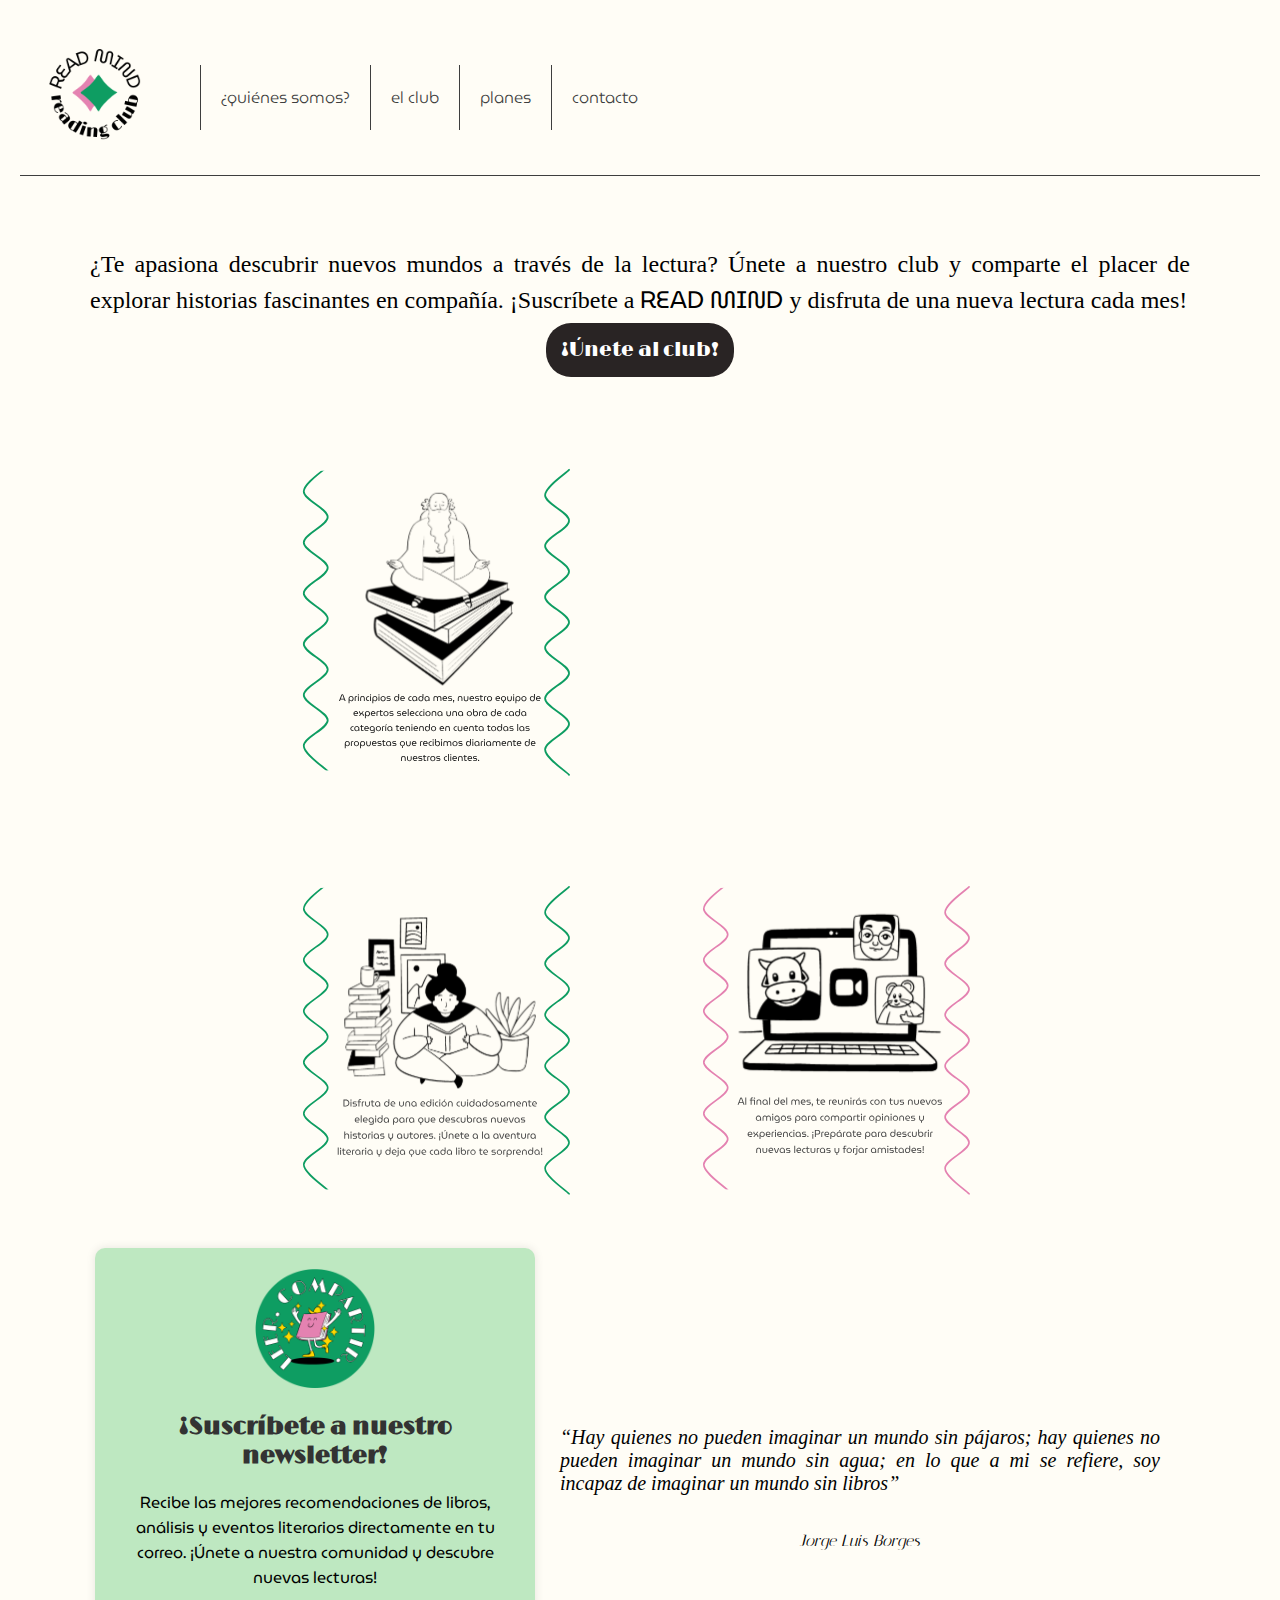
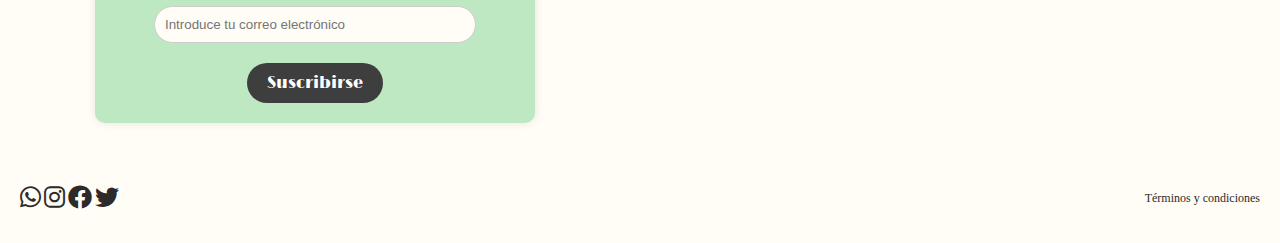
==== index.html @ 543235bb "ACT" ====
<!DOCTYPE html>
<html lang="en">
<head>
    <meta charset="UTF-8">
    <meta name="viewport" content="width=device-width, initial-scale=1.0">
    <title>Index</title>
    <link rel="preconnect" href="https://fonts.googleapis.com">
    <link rel="preconnect" href="https://fonts.gstatic.com" crossorigin>
    <link href="https://fonts.googleapis.com/css2?family=MuseoModerno:ital,wght@0,100..900;1,100..900&display=swap" rel="stylesheet">
    <link href="https://fonts.googleapis.com/css2?family=Jost:ital,wght@0,100..900;1,100..900&family=MuseoModerno:ital,wght@0,100..900;1,100..900&display=swap" rel="stylesheet"> 
    <link href="https://fonts.googleapis.com/css2?family=Italiana&family=MuseoModerno:ital,wght@0,100;1,100&display=swap" rel="stylesheet">
    <link href="https://fonts.googleapis.com/css2?family=Limelight&display=swap" rel="stylesheet">
    <link rel="stylesheet" href="css/styles.css">
    <link rel="stylesheet" href="https://cdnjs.cloudflare.com/ajax/libs/font-awesome/6.0.0-beta3/css/all.min.css">
</head>
<body>
    <header class="Header">
        <div class="Header-logo">
            <img src="img/READMIND.png" alt="Logo" class="Header-logoImage">
        </div>
        <div class="Header-paginas">
        <nav class="Header-nav">
            <ul class="Header-navList">
                <li class="Header-navItem"><a href="" class="Header-navLink">¿quiénes somos?</a></li>
                <li class="Header-navItem"><a href="" class="Header-navLink">el club</a></li>
                <li class="Header-navItem"><a href="" class="Header-navLink">planes</a></li>
                <li class="Header-navItem"><a href="" class="Header-navLink">contacto</a></li>
            </ul>
        </nav>
    </div>
    </header>
<main class="Main">
        
<!-- <div class="Main-intro"> -->
    <div class="Main-intro">
        <p class="Main-texto">¿Te apasiona descubrir nuevos mundos a través de la lectura? 
    Únete a nuestro club y comparte el placer de explorar historias fascinantes en compañía.  ¡Suscríbete a <span class="destacado">READ MIND</span> y disfruta de una nueva lectura cada mes!</p>
        <a href="#" class="button">¡Únete al club!</a>
    </div>
    <div class="Main-ilustracion"> 
  
</div>
<div class="Main-proceso">
        <img class="Main-procesoItem" src="img/ilustracion1.svg" alt="">
        <img class="Main-procesoItem" src="img/ilustracion2.svg" alt="">
        <img class="Main-procesoItem" src="img/Ilustracion3.svg" alt="">
        <img class="Main-procesoItem" src="img/Ilustracion4.svg" alt="">
        
</div>
 
<div class="Main-parteinferior">
    <div class="Main-newsletter">
        <img class="Main-ilustracion--img" src="img/leercompartir.png" alt="ilustración libro">
        <h2>¡Suscríbete a nuestro newsletter!</h2>
        
        <p>Recibe las mejores recomendaciones de libros, análisis y eventos literarios directamente en tu correo. ¡Únete a nuestra comunidad y descubre nuevas lecturas!</p>
        <form action="#" method="post">
            <input type="email" name="email" placeholder="Introduce tu correo electrónico" required>
            <input type="submit" value="Suscribirse">
        </form>
    </div>


    <div class="Main-cita">
    <p class="Main-quote">“Hay quienes no pueden imaginar un mundo sin pájaros; hay quienes no pueden imaginar un mundo sin agua; en lo que a mi se refiere, soy incapaz de imaginar un mundo sin libros”</p>
    <p class="Main-author">Jorge Luis Borges</p>
    </div>

</div>
    </main>
    <div class="footer">
        
        <div class="social-icons">
            <a href="https://wa.me/123456789" target="_blank" title="WhatsApp">
                <i class="fab fa-whatsapp fa-2xl"></i>
            </a>
            <a href="https://www.instagram.com/tu_perfil" target="_blank" title="Instagram">
                <i class="fab fa-instagram fa-2xl"></i>
            </a>
            <a href="https://www.facebook.com/tu_perfil" target="_blank" title="Facebook">
                <i class="fa-brands fa-facebook fa-2xl"></i>
            </a>
            <a href="https://twitter.com/tu_perfil" target="_blank" title="Twitter">
                <i class="fab fa-twitter fa-2xl"></i>
            </a>
        </div>
        <div class="Footer_tyc "><a href="tyyc.html">Términos y condiciones</a></div>
       
    </div>
       
</body>
</html>
---- css/styles.css ----
body {
    margin: 20px;
    padding: 0;
    display: flex;
    flex-direction: column;
    background-color: rgb(255, 253, 246);
    cursor: url('img/iconologo.png'),
    auto;
    font-size: 12px;
    min-height: 100vh;
  
}

.Header {
    display: flex;
    padding: 10px 10px;
    color: rgb(45, 42, 42);
    flex-wrap: wrap;
    justify-content: flex-start;
    align-items: center;
    font-family: "MuseoModerno", sans-serif;
    font-optical-sizing: auto;
    font-weight: 300;
    font-style: normal;
    border-bottom: 1px solid rgb(62, 62, 62);
    
}


.Header-logoImage {
    width: 100px;
    margin: 15px;
}

.Header-navList {
    justify-content: center;
      list-style: none;
      display: flex;
      flex-wrap: wrap;
      font-size: 16px;
    
  }



  

.Header-navItem {
    padding: 20px;
    border-left: 1px solid rgb(62, 62, 62); 
}

.Header-navLink {
    color: rgb(62, 62, 62);
    text-decoration: none;
   
}

.Header-navLink:hover {
    
    font-weight: 600;
}

.Header-paginas{
    display: flex;
    flex-direction: row;
    justify-content: space-between;
    font-size: 16px;
}
.Main {
    flex: 1;
    padding: 30px;
    text-align: center;
    display: flex;
   align-items: center;
    flex-direction: column;
    margin: 20px;

}

.Main-secundario{
    display: flex;
    justify-content: center;
    


}
.Main-texto{
    font-size: 24px;
    font-family: "musemoderno";
    font-weight: 300;
    line-height: 150%;
    flex-wrap: wrap;
    margin: 20px;
    text-align: justify;
    text-justify: inter-word;
    

}

.Main-imgsec{
    width: 20%;
    height: 20%;

}
.Main-textosecundario{ font-size: 20px;
    font-family: "musemoderno";
    text-align:center;
    font-weight: 200;
    line-height: 150%;
    flex-wrap: wrap;
    margin: 20px 0 50px 0;
    max-width: 1030px;

}

.Main-newsletter {
    padding: 20px;
    border-radius: 25px;
    text-align: center;
    background-color: rgba(126, 212, 139, 0.5); /* Color de fondo con opacidad */
    border-radius: 10px; /* Borde redondeado */
    box-shadow: 0 0 10px rgba(0, 0, 0, 0.1); /* Sombra */
    max-width: 400px;
    

}
.Main-newsletter h2 {
    margin-bottom: 20px;
    font-size: 24px;
    color: #333;
    font-family: "limelight";
}

.Main-newsletter p{
    font-family: "museomoderno";
    font-size: 16px;
}
.Main-newsletter input[type="email"] {
    width: calc(100% - 100px);
    padding: 10px;
    margin-bottom: 20px;
    border: 1px solid #ccc;
    border-radius: 25px;
    background-color: rgba(255, 253, 246);
}
.Main-newsletter input[type="submit"] {
    background-color: rgb(62, 62, 62); 
    color: #fff;
    border: none;
    padding: 10px 20px;
    border-radius: 25px;
    cursor: pointer;
    font-size: 16px;
    font-family: "limelight";
}
.Main-newsletter input[type="submit"]:hover {
    background-color: rgb(228, 130, 177);
}

.Main-parteinferior{
    display: flex;
    flex-direction: row;
    justify-content: center;
    align-items: center;
    width: 100%;
    flex-wrap: wrap;
    
}

.Main-ilustracion{
    width: 100%;
} 

.Main-ilustracion--img{
    max-width: 30%;
    
}

.destacado{
    font-family: "museomoderno";
    font-weight: 400;
}

 .Main-proceso{
    margin-top: 50px;
    display: flex;
    justify-content: center;
    flex-wrap: wrap;

} 

.Main-procesoItem{
    width: 300px;
    padding: 50px;
}
.button{
   
    margin: 20px;
    width: 15%;
    background-color: rgb(41, 36, 36);
    font-size: 20px;
    padding: 15px;
    border-radius: 25px;
    color: white;
    text-decoration: none;
    font-family: "limelight";

   
    
}

.button:hover{
    background-color: rgb(228, 130, 177);
}

.Main-cita{
    display: flex;
    flex-direction: column;
    justify-content: center;
    align-items: center;
    font-family: "musemoderno";
    font-weight: 200;
    font-style: italic;
    margin-left: 50px;
    width: 600px;
    margin: 20px 25px;

}

.Main-quote{
    font-size: 20px;
    text-align: justify;
    
}

.Main-author{
    font-family: "Italiana";
    font-size: 16px;
    text-align: end;


}

.footer {
    background-color: rgb(255, 253, 246);
    color: rgb(41, 36, 36);
    display: flex;
    flex-direction: row;
    justify-content: space-between;
    align-items: center;
    margin-right: 50px;
    min-width: 100%;
    height: 50px;
    
  }

 .footer a {
     color: rgb(45, 42, 42);
     text-decoration: none;
    
     
 }
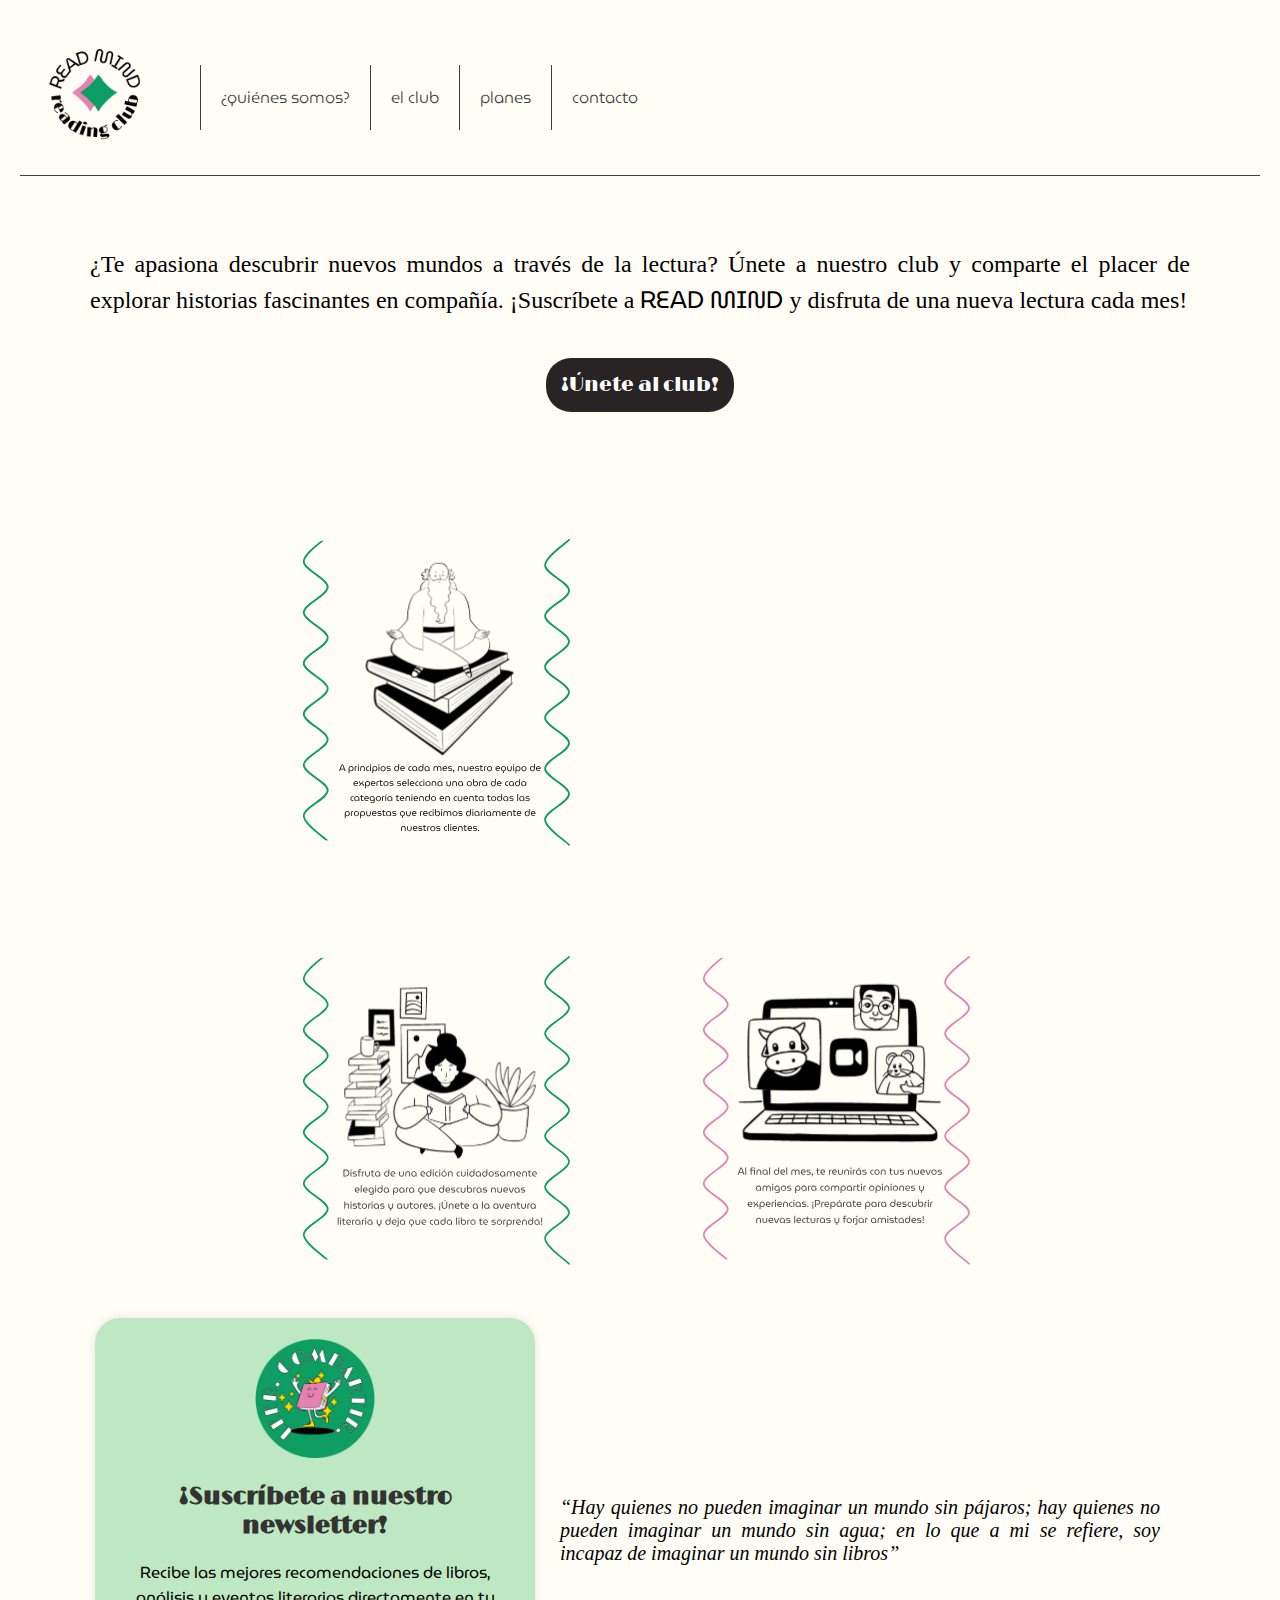
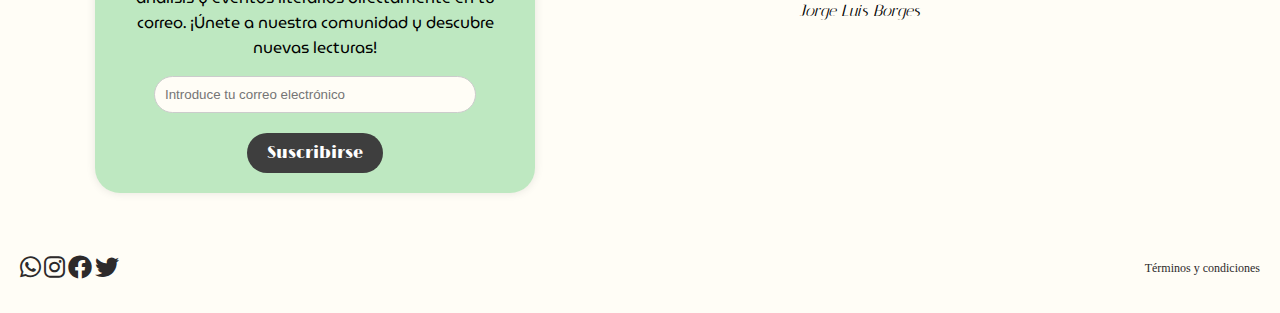
==== commit 480c42a0: "act" ====
--- a/index.html
+++ b/index.html
@@ -35,8 +35,8 @@
     <div class="Main-intro">
         <p class="Main-texto">¿Te apasiona descubrir nuevos mundos a través de la lectura? 
     Únete a nuestro club y comparte el placer de explorar historias fascinantes en compañía.  ¡Suscríbete a <span class="destacado">READ MIND</span> y disfruta de una nueva lectura cada mes!</p>
-        <a href="#" class="button">¡Únete al club!</a>
     </div>
+    <a href="#" class="button">¡Únete al club!</a>
     <div class="Main-ilustracion"> 
   
 </div>
--- a/css/styles.css
+++ b/css/styles.css
@@ -25,6 +25,7 @@
     font-weight: 300;
     font-style: normal;
     border-bottom: 1px solid rgb(62, 62, 62);
+    position: relative;
     
 }
 
@@ -44,7 +45,9 @@
   }
 
 
-
+/* .Main-imglateral{
+    position: fx;
+} */
   
 
 .Header-navItem {
@@ -85,6 +88,12 @@
     justify-content: center;
     
 
+
+}
+
+.Main-encabezado{
+  
+    font-family: "limelight";
 
 }
 .Main-texto{
@@ -105,6 +114,25 @@
     height: 20%;
 
 }
+
+.Main-quienessomosbox{
+    display: flex;
+    flex-direction: row;
+}
+
+.Main-quienessomos{
+    display: flex;
+    flex-direction: column;
+    justify-content: center;
+    align-items:center;
+
+}
+.Main-textosecundariobox{
+    display: flex;
+    justify-content: center;
+    flex-direction: column;
+}
+
 .Main-textosecundario{ font-size: 20px;
     font-family: "musemoderno";
     text-align:center;
@@ -113,6 +141,7 @@
     flex-wrap: wrap;
     margin: 20px 0 50px 0;
     max-width: 1030px;
+    
 
 }
 
@@ -121,7 +150,6 @@
     border-radius: 25px;
     text-align: center;
     background-color: rgba(126, 212, 139, 0.5); /* Color de fondo con opacidad */
-    border-radius: 10px; /* Borde redondeado */
     box-shadow: 0 0 10px rgba(0, 0, 0, 0.1); /* Sombra */
     max-width: 400px;
     
@@ -199,7 +227,6 @@
 .button{
    
     margin: 20px;
-    width: 15%;
     background-color: rgb(41, 36, 36);
     font-size: 20px;
     padding: 15px;
@@ -239,7 +266,7 @@
 .Main-author{
     font-family: "Italiana";
     font-size: 16px;
-    text-align: end;
+    text-align:end;
 
 
 }
@@ -263,4 +290,81 @@
     
      
  }
- +.slider-container {
+    width: 100%;
+    max-width: 1200px;
+    overflow: hidden;
+    position: relative;
+    margin: 0 auto; /* Centra el contenedor */
+}
+
+.slider {
+    display: flex;
+    transition: transform 0.5s ease-in-out;
+}
+
+.employee-card {
+    flex: 0 0 33.33%; /* Tres tarjetas por fila */
+    box-sizing: border-box;
+    padding: 20px;
+    text-align: center;
+    background-color: rgba(126, 212, 139, 0.5);
+    box-shadow: 0 0 10px rgba(0, 0, 0, 0.1);
+    margin: 10px;
+    border-radius: 25px;
+    max-width: 300px; /* Ancho máximo ajustado */
+    min-width: 200px; /* Ancho mínimo para evitar problemas */
+}
+
+.employee-card img {
+    width: 150px;
+    height: 150px;
+    border-radius: 50%;
+    margin-bottom: 10px;
+    object-fit: cover;
+    border: 10px solid rgb(228, 130, 177); /* Borde con color */
+}
+
+.employee-card h3 {
+    margin: 10px 0;
+    font-family: "limelight";
+}
+
+.employee-card p {
+    font-size: 14px;
+    color: rgb(45, 42, 42);
+    font-family: "museomoderno";
+}
+
+.employee-card .Main-quote {
+    color: rgb(45, 42, 42);
+    font-family: "museomoderno";
+    font-weight: 200;
+    font-style: italic;
+}
+
+.employee-card .Main-author {
+    font-style: italic;
+    color: rgb(45, 42, 42);
+    font-family: "italiana";
+}
+
+.nav-buttons {
+    position: absolute;
+    top: 50%;
+    width: 100%;
+    display: flex;
+    justify-content: space-between;
+}
+
+.nav-buttons button {
+    background-color: transparent;
+    border: none;
+    font-size: 2em;
+    cursor: pointer;
+    color: #333;
+}
+
+.nav-buttons button:focus {
+    outline: none;
+}
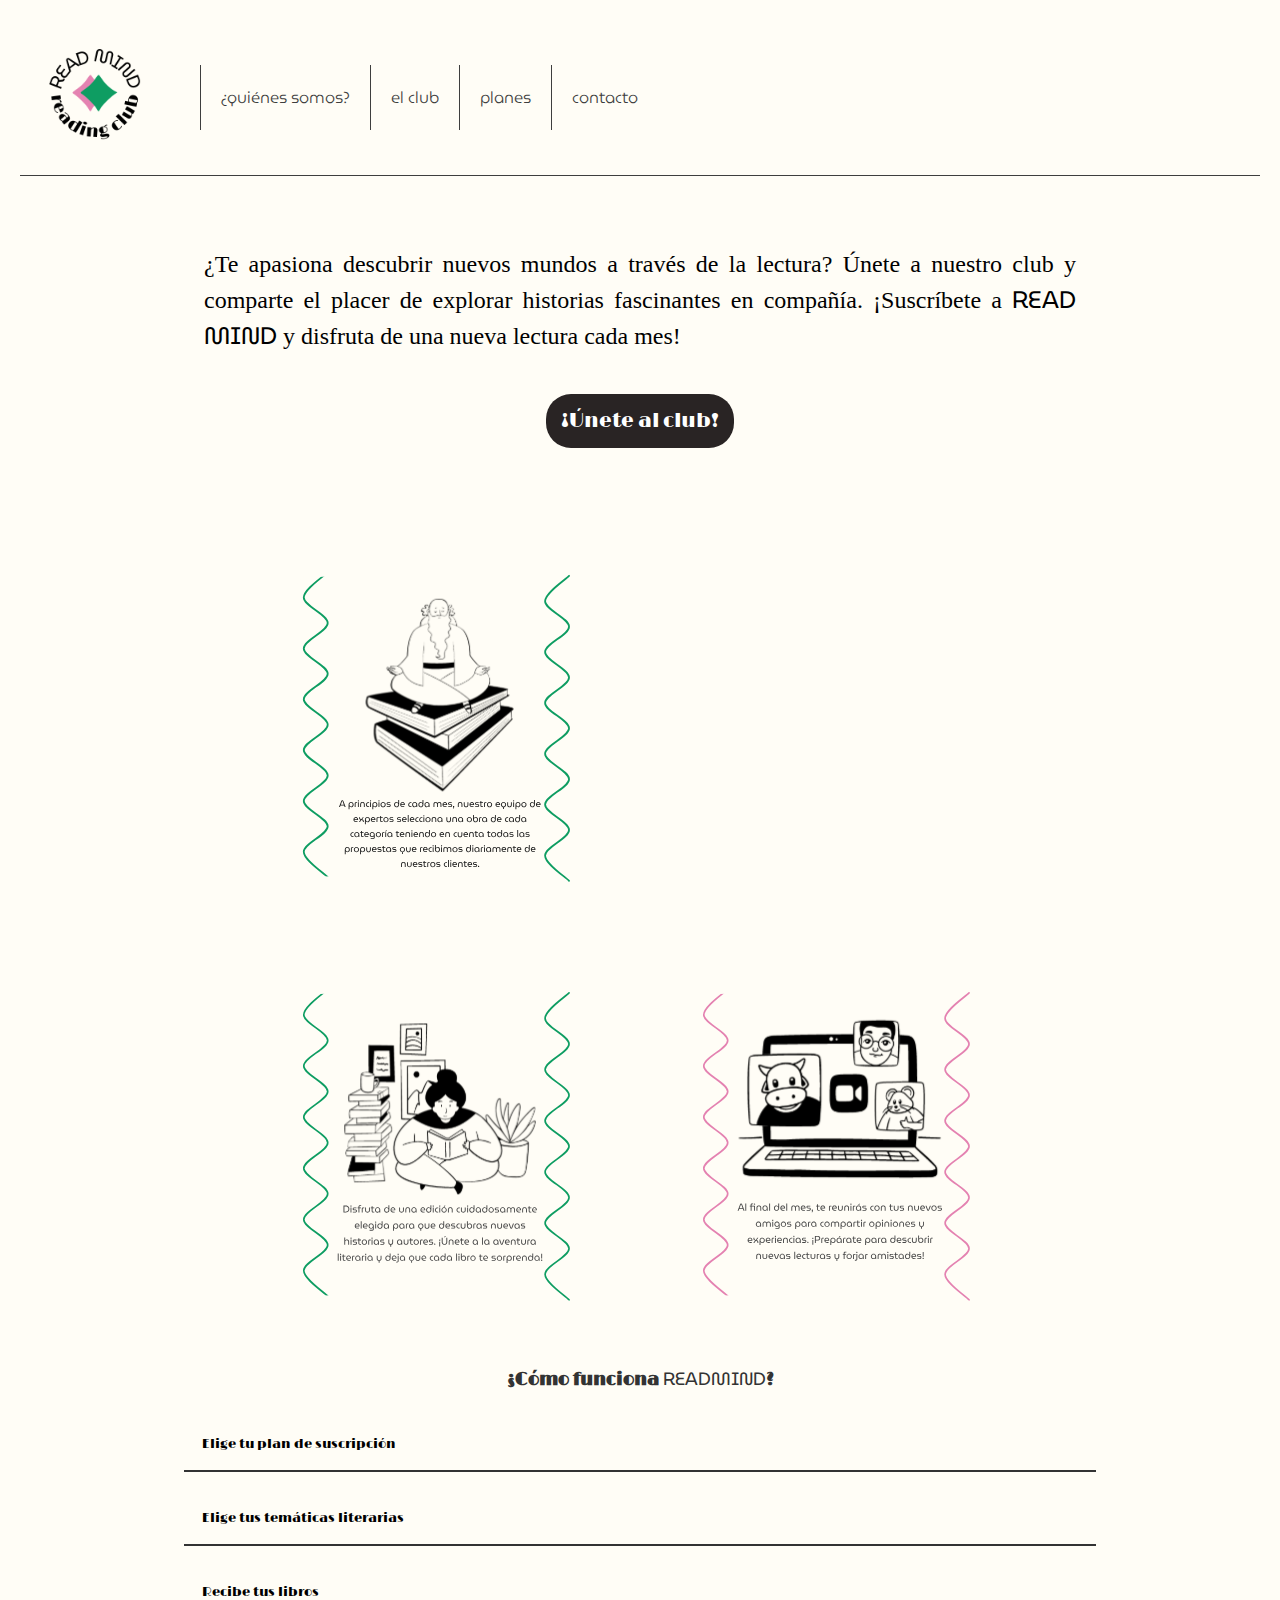
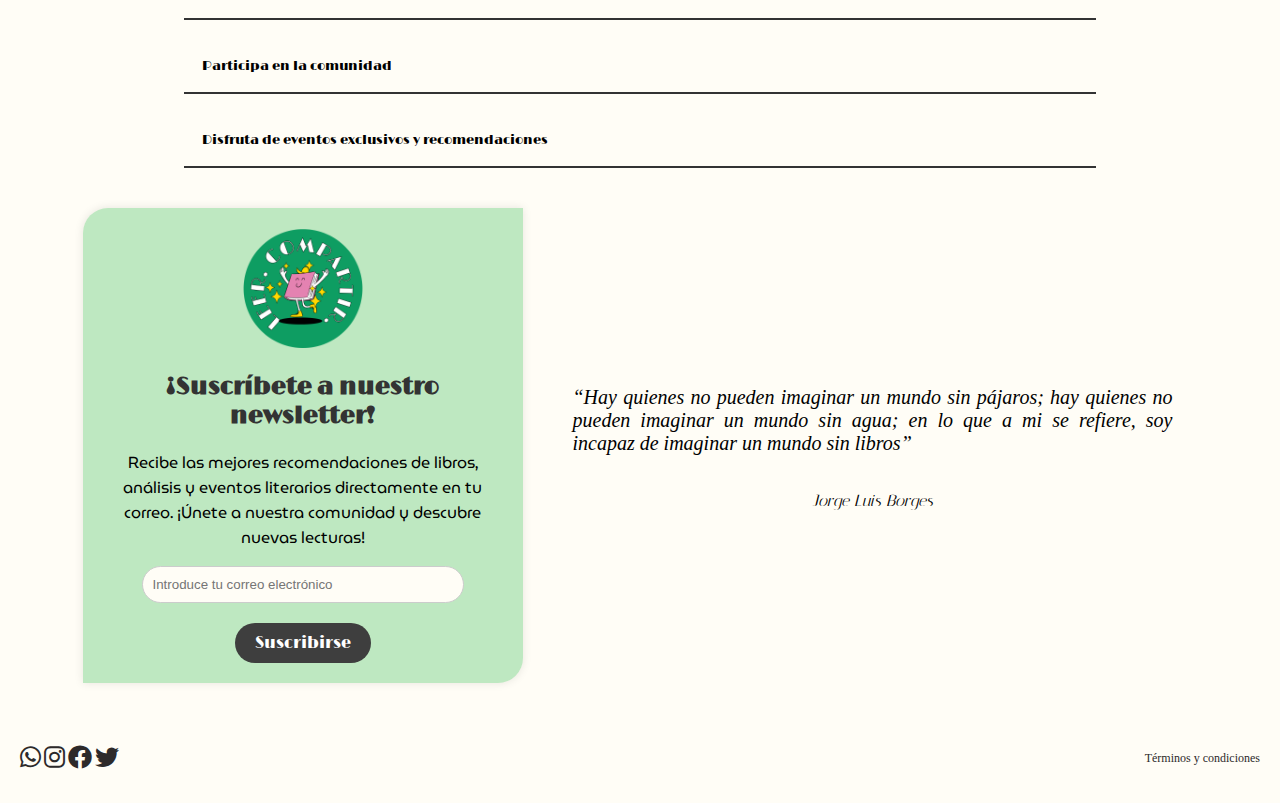
==== commit 4914a20c: "act" ====
--- a/index.html
+++ b/index.html
@@ -12,21 +12,22 @@
     <link href="https://fonts.googleapis.com/css2?family=Limelight&display=swap" rel="stylesheet">
     <link rel="stylesheet" href="css/styles.css">
     <link rel="stylesheet" href="https://cdnjs.cloudflare.com/ajax/libs/font-awesome/6.0.0-beta3/css/all.min.css">
+    <script src="js/planes.js" defer></script>
 </head>
 <body>
     <header class="Header">
         <div class="Header-logo">
-            <img src="img/READMIND.png" alt="Logo" class="Header-logoImage">
+            <a href="http://127.0.0.1:5501/index.html"><img src="img/READMIND.png" alt="Logo" class="Header-logoImage"></a>
         </div>
         <div class="Header-paginas">
         <nav class="Header-nav">
             <ul class="Header-navList">
-                <li class="Header-navItem"><a href="" class="Header-navLink">¿quiénes somos?</a></li>
+                <li class="Header-navItem"><a href="http://127.0.0.1:5501/quienessomos.html" class="Header-navLink">¿quiénes somos?</a></li>
                 <li class="Header-navItem"><a href="" class="Header-navLink">el club</a></li>
-                <li class="Header-navItem"><a href="" class="Header-navLink">planes</a></li>
+                <li class="Header-navItem"><a href="http://127.0.0.1:5501/planes.html" class="Header-navLink">planes</a></li>
                 <li class="Header-navItem"><a href="" class="Header-navLink">contacto</a></li>
             </ul>
-        </nav>
+        </nav> 
     </div>
     </header>
 <main class="Main">
@@ -47,6 +48,35 @@
         <img class="Main-procesoItem" src="img/Ilustracion4.svg" alt="">
         
 </div>
+<div class="acordeon">
+<h2 class="subtitle">¿Cómo funciona <span class="destacado">READMIND</span>?</h2>
+            <div class="accordion">
+                <button class="accordion-item">Elige tu plan de suscripción</button>
+                <div class="panel">
+                    <p>Selecciona el plan que mejor se adapte a tus intereses y hábitos de lectura: Lector Solitario, Lector Amigo o Lector Voraz.</p>
+                </div>
+    
+                <button class="accordion-item">Elige tus temáticas literarias</button>
+                <div class="panel">
+                    <p>Dependiendo del plan que elijas, podrás seleccionar una o hasta tres temáticas literarias de nuestra amplia selección. Estas temáticas pueden incluir desde ficción contemporánea hasta misterio, fantasía, no ficción y más.</p>
+                </div>
+    
+                <button class="accordion-item">Recibe tus libros</button>
+                <div class="panel">
+                    <p>Cada mes, recibirás tus libros cuidadosamente seleccionados según las temáticas que elegiste. Los libros serán enviados directamente a la dirección de tu elección sin coste añadido.</p>
+                </div>
+    
+                <button class="accordion-item">Participa en la comunidad</button>
+                <div class="panel">
+                    <p>Si has elegido un plan que incluye acceso a la comunidad, podrás unirte a nuestros foros y debates en línea. Comparte tus opiniones, participa en discusiones y conecta con otros amantes de los libros.</p>
+                </div>
+    
+                <button class="accordion-item">Disfruta de eventos exclusivos y recomendaciones</button>
+                <div class="panel">
+                    <p>Como Lector Voraz, tendrás acceso a eventos exclusivos y recibirás recomendaciones personalizadas de libros. Estos eventos pueden incluir charlas con autores, talleres de lectura y más.</p>
+                </div>
+            </div>
+        </div>
  
 <div class="Main-parteinferior">
     <div class="Main-newsletter">
--- a/css/styles.css
+++ b/css/styles.css
@@ -6,11 +6,35 @@
     display: flex;
     flex-direction: column;
     background-color: rgb(255, 253, 246);
-    cursor: url('img/iconologo.png'),
-    auto;
+    cursor: url('img/iconologo.png'), auto;
     font-size: 12px;
     min-height: 100vh;
+    scrollbar-width: thin; /* Ancho de la barra de desplazamiento */
+    scrollbar-color: rgb(14, 157, 98) #f1f1f1; /* Color de la barra de desplazamiento y del track */
+}
+
   
+/* Estilo para navegadores basados en Trident/EdgeHTML (Internet Explorer y Edge antiguo) */
+body::-ms-scrollbar {
+    width: 12px;
+}
+
+body::-ms-scrollbar-track {
+    background: #f1f1f1;
+}
+
+::-webkit-scrollbar {
+    width: 12px; /* Ancho de la barra de desplazamiento */
+}
+
+::-webkit-scrollbar-track {
+    background: #f1f1f1; /* Color del track de la barra de desplazamiento */
+}
+
+::-webkit-scrollbar-thumb {
+    background-color: #0E9D62; /* Color de la barra de desplazamiento */
+    border-radius: 10px; /* Redondeado de la barra de desplazamiento */
+    border: 3px solid #f1f1f1; /* Borde alrededor de la barra de desplazamiento */
 }
 
 .Header {
@@ -64,6 +88,7 @@
 .Header-navLink:hover {
     
     font-weight: 600;
+    
 }
 
 .Header-paginas{
@@ -108,6 +133,10 @@
     
 
 }
+.Main-intro{
+    width: 80%;
+    min-width: 300px;
+}
 
 .Main-imgsec{
     width: 20%;
@@ -131,6 +160,8 @@
     display: flex;
     justify-content: center;
     flex-direction: column;
+    width: 80%;
+    min-width: 300px;
 }
 
 .Main-textosecundario{ font-size: 20px;
@@ -147,7 +178,7 @@
 
 .Main-newsletter {
     padding: 20px;
-    border-radius: 25px;
+    border-radius: 25px 0px 25px 0px;
     text-align: center;
     background-color: rgba(126, 212, 139, 0.5); /* Color de fondo con opacidad */
     box-shadow: 0 0 10px rgba(0, 0, 0, 0.1); /* Sombra */
@@ -186,12 +217,13 @@
 }
 .Main-newsletter input[type="submit"]:hover {
     background-color: rgb(228, 130, 177);
+    box-shadow: 0 0 7px 1px rgb(228, 130, 177);
 }
 
 .Main-parteinferior{
     display: flex;
     flex-direction: row;
-    justify-content: center;
+    justify-content: space-around;
     align-items: center;
     width: 100%;
     flex-wrap: wrap;
@@ -241,6 +273,7 @@
 
 .button:hover{
     background-color: rgb(228, 130, 177);
+    box-shadow: 0 0 7px 1px rgb(228, 130, 177);
 }
 
 .Main-cita{
@@ -296,24 +329,27 @@
     overflow: hidden;
     position: relative;
     margin: 0 auto; /* Centra el contenedor */
+    
 }
 
 .slider {
     display: flex;
-    transition: transform 0.5s ease-in-out;
-}
+    transition: transform 0.2s ease-in-out;
+    }
 
 .employee-card {
     flex: 0 0 33.33%; /* Tres tarjetas por fila */
     box-sizing: border-box;
     padding: 20px;
     text-align: center;
+    text-justify: distribute-all-lines;
     background-color: rgba(126, 212, 139, 0.5);
-    box-shadow: 0 0 10px rgba(0, 0, 0, 0.1);
+
     margin: 10px;
-    border-radius: 25px;
+    border-radius: 25px 0px 25px 0px;
     max-width: 300px; /* Ancho máximo ajustado */
     min-width: 200px; /* Ancho mínimo para evitar problemas */
+    
 }
 
 .employee-card img {
@@ -323,6 +359,7 @@
     margin-bottom: 10px;
     object-fit: cover;
     border: 10px solid rgb(228, 130, 177); /* Borde con color */
+    box-shadow: 0 0 7px 1px rgb(228, 130, 177);
 }
 
 .employee-card h3 {
@@ -368,3 +405,181 @@
 .nav-buttons button:focus {
     outline: none;
 }
+
+.pricing-table {
+    display: flex;
+    justify-content: center;
+    align-items: center;
+    gap: 20px;
+    margin: 20px;
+    
+}
+
+.pricing-card {
+    background-color: #fff;
+    border: 1px solid #ddd;
+    border-radius: 25px 0px 25px 0px;
+    box-shadow: 0 2px 5px rgba(0, 0, 0, 0.1);
+    width: 300px;
+    height: 450px;
+    padding: 20px;
+    text-align: center;
+    transition: transform 0.3s ease-in-out;
+    color: rgb(45, 42, 42);
+    font-family: "museomoderno";
+    font-weight: 400;
+    font-size: 14px;
+    text-justify: distribute-all-lines;
+    background-color: rgba(126, 212, 139, 0.5);
+}
+
+.pricing-card:hover {
+    transform: scale(1.05);
+    box-shadow: 0 0 7px 1px rgb(228, 130, 177);
+    
+}
+
+.pricing-card h2 {
+    margin-top: 20px;
+    color: #333;
+    font-family: "limelight";
+}
+
+.price {
+    font-size: 24px;
+    color: #0E9D62;
+}
+
+.pricing-card ul {
+    list-style: none;
+    padding: 0;
+}
+
+.pricing-card ul li {
+    margin: 10px 0;
+    color: #666;
+}
+
+.signup-btn {
+    display: inline-block;
+    margin-top: 20px;
+    text-decoration: none;
+    margin: 20px;
+    background-color: rgb(41, 36, 36);
+    font-size: 14px;
+    padding: 15px;
+    border-radius: 25px;
+    color: white;
+    text-decoration: none;
+    font-family: "limelight";
+}
+
+.signup-btn:hover {
+    background-color: rgb(228, 130, 177);
+    box-shadow: 0 0 7px 1px rgb(228, 130, 177);
+}
+
+.container {
+    padding: 20px;
+    display: flex;
+    flex-direction: column;
+  
+}
+
+.title {
+    font-family: 'Limelight', cursive;
+    color: #333;
+    text-align: center;
+    font-size: 24px;
+    margin-bottom: 20px;
+   
+}
+
+.subtitle {
+    font-family: 'Limelight', cursive;
+    color: #333;
+    font-size: 18px;
+    margin-top: 10px;
+
+}
+
+.description, .plan-description, .final-description {
+    font-size: 16px;
+    line-height: 1.6;
+    color: #666;
+    font-family: "museomoderno";
+    text-align: justify;
+}
+
+.plan {
+    margin-bottom: 20px;
+    display: flex;
+    flex-direction: column;
+    align-items: flex-start;
+}
+
+.plan-title {
+    font-family: 'Limelight', cursive;
+    color: #333;
+    font-size: 24px;
+    margin-top: 20px;
+}
+
+.accordion-item {
+  background-color: rgb(255, 253, 246);
+   cursor: pointer;
+    padding: 18px;
+    width: 80%;
+    text-align: left;
+    
+    font-family: "limelight";
+    flex-direction: column;
+    
+    display: flex;
+    justify-content: start;
+    align-items: start;
+    margin: 10px;
+   border: none;
+   border-bottom: 2px solid #333;
+  
+}
+
+.accordion-item:hover {
+   
+    border-bottom: 2px solid rgb(228, 130, 177);
+    
+}
+
+.accordion{
+    display: flex;
+    flex-direction: column;
+    justify-content: center;
+    align-items: center;
+
+}
+.acordeon{
+    width: 100%;
+    margin-bottom: 30px;
+    
+    
+    
+}
+.panel {
+    display: none;
+    padding:  15px;
+    
+    overflow: hidden;
+    font-family: "museomoderno";
+    font-size: 16px;
+    border-radius: 10px;
+    text-align: justify;
+    
+}
+
+.panel p {
+    margin-top: 0;
+}
+
+.panel.active {
+    display: block;
+}
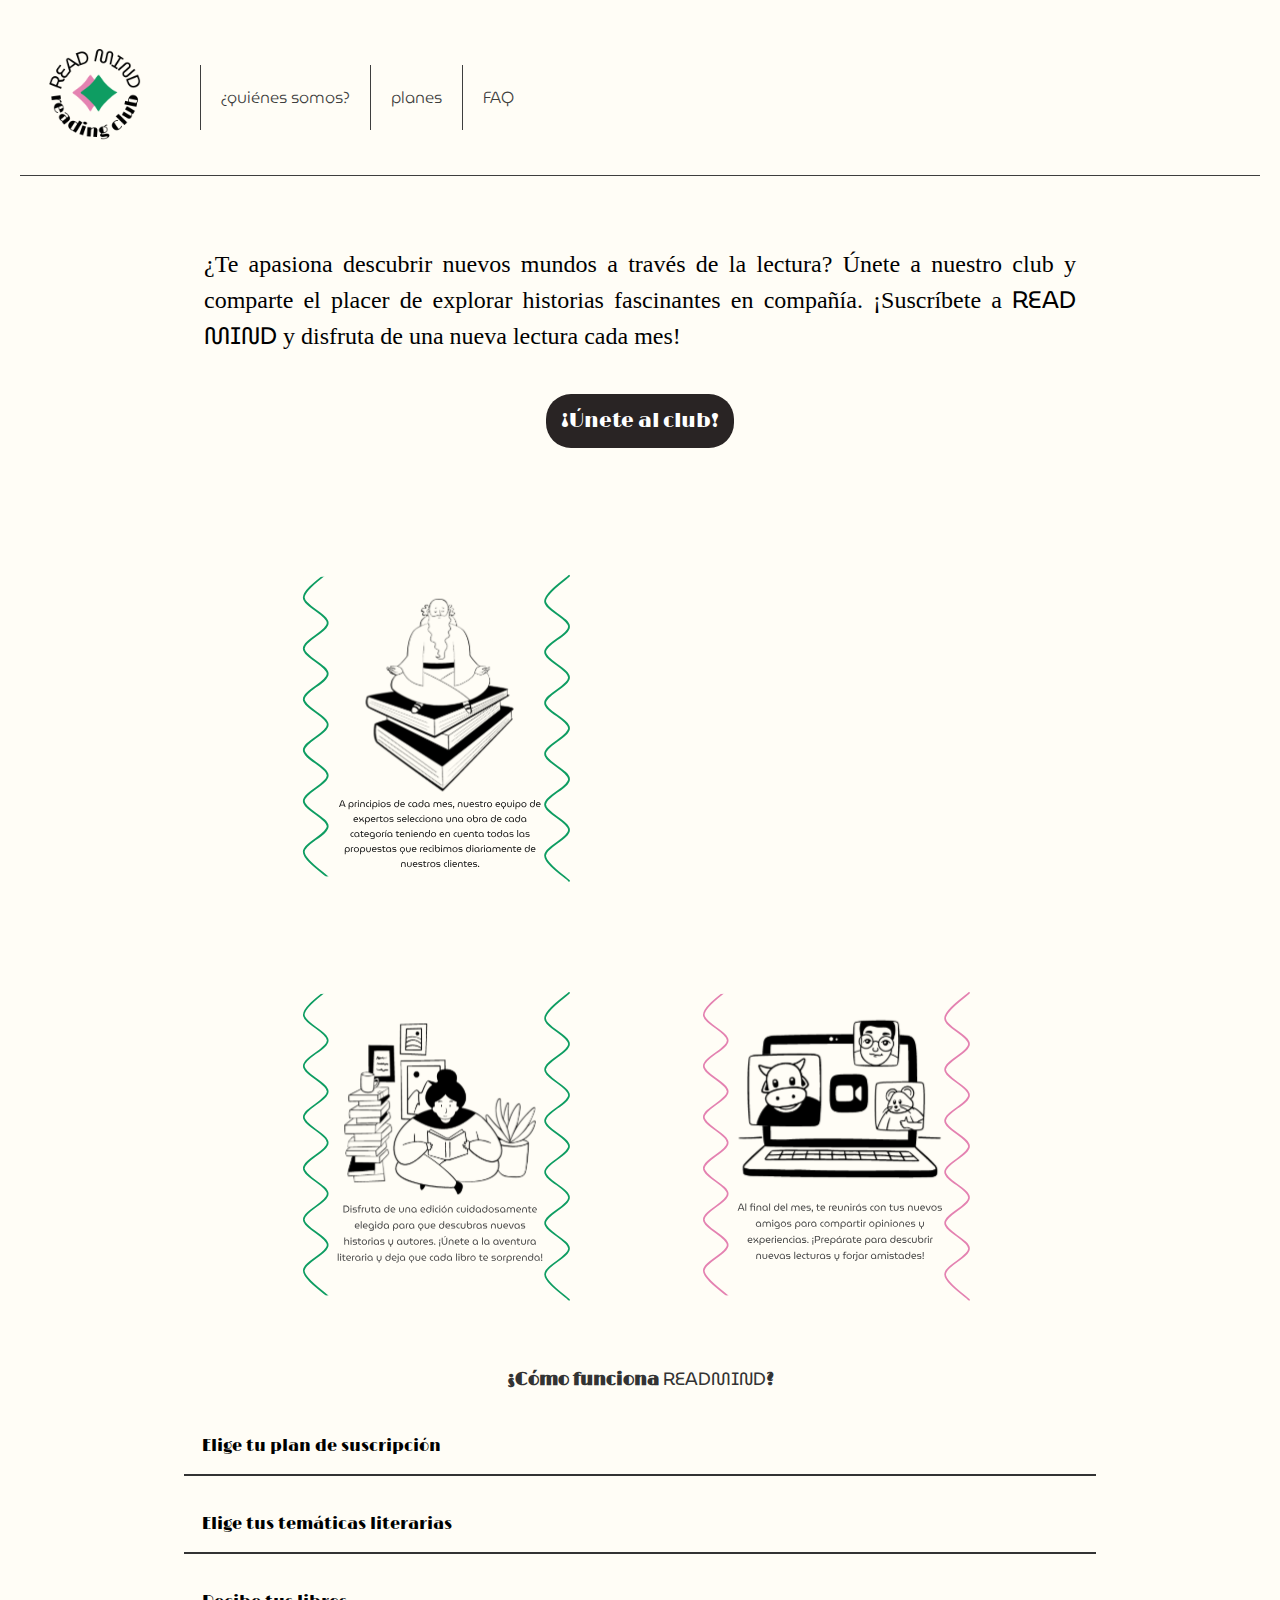
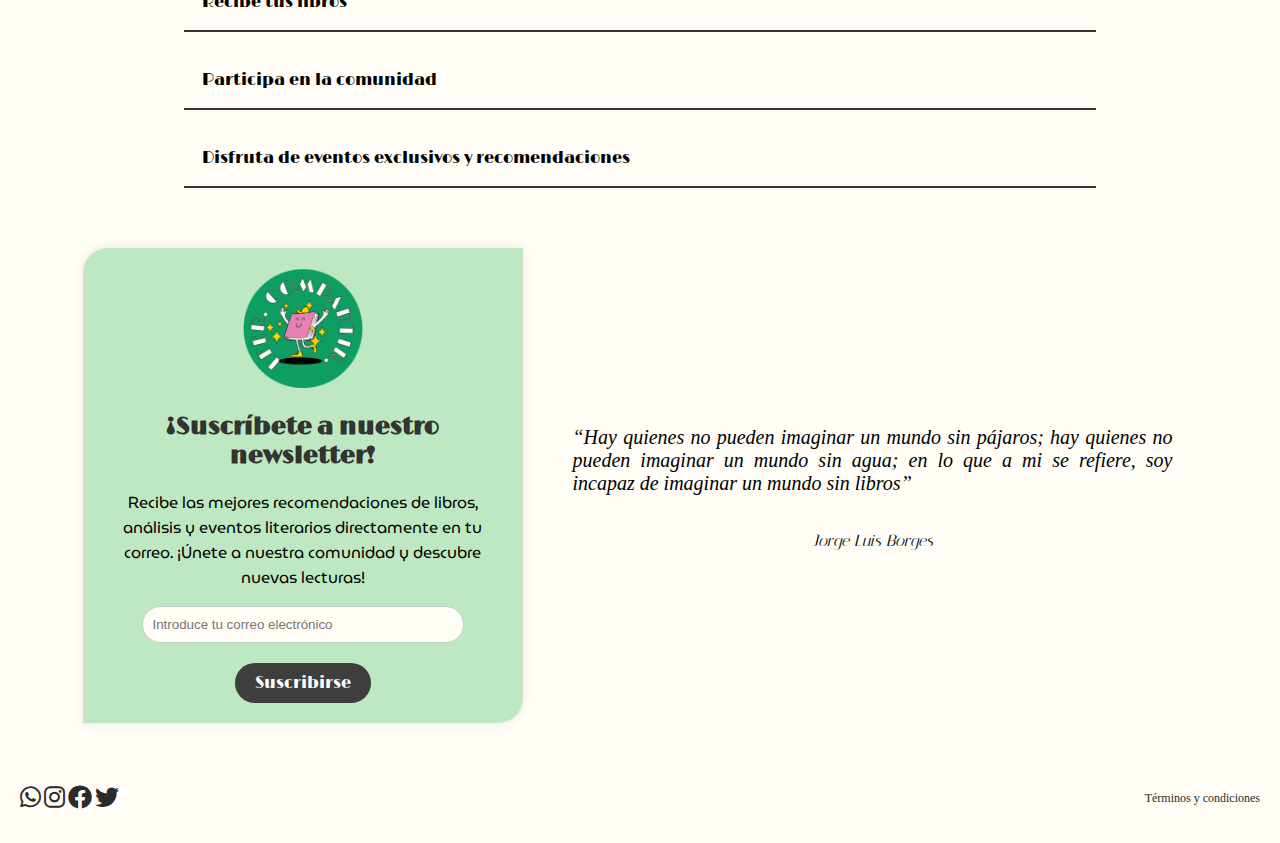
==== commit d183d10a: "save" ====
--- a/index.html
+++ b/index.html
@@ -23,9 +23,8 @@
         <nav class="Header-nav">
             <ul class="Header-navList">
                 <li class="Header-navItem"><a href="http://127.0.0.1:5501/quienessomos.html" class="Header-navLink">¿quiénes somos?</a></li>
-                <li class="Header-navItem"><a href="" class="Header-navLink">el club</a></li>
                 <li class="Header-navItem"><a href="http://127.0.0.1:5501/planes.html" class="Header-navLink">planes</a></li>
-                <li class="Header-navItem"><a href="" class="Header-navLink">contacto</a></li>
+                <li class="Header-navItem"><a href="http://127.0.0.1:5501/contacto.html" class="Header-navLink">FAQ</a></li>
             </ul>
         </nav> 
     </div>
--- a/css/styles.css
+++ b/css/styles.css
@@ -412,12 +412,11 @@
     align-items: center;
     gap: 20px;
     margin: 20px;
+flex-wrap: wrap;
     
 }
 
 .pricing-card {
-    background-color: #fff;
-    border: 1px solid #ddd;
     border-radius: 25px 0px 25px 0px;
     box-shadow: 0 2px 5px rgba(0, 0, 0, 0.1);
     width: 300px;
@@ -483,6 +482,7 @@
     padding: 20px;
     display: flex;
     flex-direction: column;
+    width: 80%;
   
 }
 
@@ -506,9 +506,9 @@
 .description, .plan-description, .final-description {
     font-size: 16px;
     line-height: 1.6;
-    color: #666;
-    font-family: "museomoderno";
-    text-align: justify;
+    color: rgb(45, 42, 42);
+    font-family: "museomoderno";
+    text-align:justify;
 }
 
 .plan {
@@ -531,6 +531,7 @@
     padding: 18px;
     width: 80%;
     text-align: left;
+    font-size: 16px;
     
     font-family: "limelight";
     flex-direction: column;
@@ -555,6 +556,7 @@
     flex-direction: column;
     justify-content: center;
     align-items: center;
+    margin-bottom: 20px;
 
 }
 .acordeon{
@@ -573,6 +575,7 @@
     font-size: 16px;
     border-radius: 10px;
     text-align: justify;
+    width: 80%;
     
 }
 
@@ -582,4 +585,281 @@
 
 .panel.active {
     display: block;
-}
+
+}
+
+.faq-title{
+    font-family: "limelight";
+}
+
+.form-container {
+    background-color: #fff;
+    padding: 20px;
+    border-radius: 10px;
+    box-shadow: 0 2px 10px rgba(0, 0, 0, 0.1);
+    width: 80%;
+    font-family: "museomoderno";
+    display: flex;
+    flex-direction: column;
+    justify-content: center;
+    align-items: center;
+}
+
+.form-title {
+    font-family: 'Limelight', cursive;
+    text-align: center;
+}
+
+.form-group {
+    margin-bottom: 15px;
+    display: flex;
+    flex-direction: column;
+    align-items: flex-start;
+}
+
+.form-group--check{
+    display: flex;
+    flex-direction: row;
+
+}
+
+.form-label {
+    display: block;
+    margin-bottom: 5px;
+}
+
+.form-input {
+    width: 100%;
+    padding: 8px;
+    border: 1px solid #cccccc;
+    border-radius: 5px;
+    box-sizing:content-box;
+}
+
+.error-message {
+    color: red;
+    font-size: 12px;
+    display: none;
+}
+
+.password-strength {
+    margin-top: 5px;
+    font-size: 12px;
+}
+
+.form-button {
+    margin: 20px;
+    background-color: rgb(41, 36, 36);
+    font-size: 16px;
+    padding: 15px;
+    border-radius: 25px;
+    color: white;
+    text-decoration: none;
+    font-family: "limelight";
+}
+
+.form-button--cancel{
+    margin: 20px;
+    font-size: 16px;
+    padding: 15px;
+    border-radius: 25px;
+    text-decoration: none;
+    font-family: "limelight";
+    background-color: #c87d2d;
+    
+}
+
+
+.form-button:hover {
+    background-color: rgb(228, 130, 177);
+    box-shadow: 0 0 7px 1px rgb(228, 130, 177);
+}
+
+.confirmation-message {
+    text-align: center;
+    margin-top: 20px;
+    background-color: #e7f3fe;
+    color: #31708f;
+    padding: 10px;
+    border: 1px solid #bce8f1;
+    border-radius: 5px;
+}
+
+.genre-select {
+    margin-bottom: 10px;
+}
+
+.login-container {
+    background-color: #fff;
+    padding: 20px;
+    border-radius: 10px;
+    box-shadow: 0 2px 10px rgba(0, 0, 0, 0.1);
+    width: 300px;
+    display: flex;
+    flex-direction: column;
+    justify-content: center;
+    align-items: center;
+}
+
+.login-title {
+    font-family: 'Limelight', cursive;
+    text-align: center;
+}
+
+.form-group {
+    margin-bottom: 15px;
+}
+
+.form-label {
+    display: block;
+    margin-bottom: 5px;
+    font-family: "museomoderno";
+}
+
+.form-input {
+    width: 100%;
+    padding: 8px;
+    border: 1px solid #ccc;
+    border-radius: 5px;
+    box-sizing: border-box;
+}
+
+.error-message {
+    color: red;
+    font-size: 12px;
+    display: none;
+    font-family: "museomoderno";
+}
+
+.form-button {
+    color: white;
+    padding: 10px 20px;
+    border: none;
+    cursor: pointer;
+    margin-top: 10px;
+    margin: 20px;
+    background-color: rgb(41, 36, 36);
+    border-radius: 25px;
+    color: white;
+    text-decoration: none;
+    font-family: "limelight";
+    
+}
+
+.not-member-text{
+    font-family: "museomoderno";
+}
+
+.form-button:hover {
+    background-color: rgb(228, 130, 177);
+    box-shadow: 0 0 7px 1px rgb(228, 130, 177);
+}
+
+.forgot-password {
+    text-align: center;
+    margin-top: 15px;
+    font-family: "museomoderno";
+}
+
+.forgot-password a {
+    color: #31708f;
+    text-decoration: none;
+    
+}
+
+.confirmation-message {
+    text-align: center;
+    margin-top: 20px;
+    background-color: #e7f3fe;
+    color: #31708f;
+    padding: 10px;
+    border: 1px solid #bce8f1;
+    border-radius: 5px;
+}
+
+.contact-form-container {
+    max-width: 600px;
+    min-width: 300px;
+    margin: 50px auto;
+    padding: 20px;
+    background-color: #fff;
+    border-radius: 8px;
+    box-shadow: 0 0 10px rgba(0, 0, 0, 0.1);
+}
+
+.contact-form-title {
+    font-family: 'Limelight', cursive;
+    font-size: 2em;
+    margin-bottom: 20px;
+    text-align: center;
+}
+
+.contact-form-text,
+.contact-form-info,
+.contact-form-label,
+.contact-form-input,
+.contact-form-button,
+.contact-form-confirmation-message {
+    font-family: 'MuseoModerno', sans-serif;
+}
+
+.contact-form-text {
+    font-size: 1.2em;
+    margin-bottom: 20px;
+    text-align: center;
+}
+
+.contact-form-info {
+    font-size: 1.1em;
+    margin-bottom: 10px;
+    text-align: center;
+}
+
+.contact-form-group {
+    margin-bottom: 15px;
+}
+
+.contact-form-label {
+    display: block;
+    font-weight: bold;
+    margin-bottom: 5px;
+}
+
+.contact-form-input {
+    width: 100%;
+    padding: 10px;
+    border: 1px solid #ddd;
+    border-radius: 4px;
+}
+
+.contact-form-button {
+    padding: 10px;
+    background-color: rgb(41, 36, 36);
+    border: none;
+    border-radius: 25px;
+    color: #fff;
+    font-size: 1em;
+    cursor: pointer;
+    text-decoration: none;
+font-family: "limelight";
+width: 100%;
+}
+
+
+
+
+
+
+
+
+.contact-form-button:hover {
+    background-color: rgb(228, 130, 177);
+box-shadow: 0 0 7px 1px rgb(228, 130, 177);
+}
+
+.contact-form-confirmation-message {
+    margin-top: 20px;
+    font-size: 1.1em;
+    color: #0E9D62;
+    text-align: center;
+}
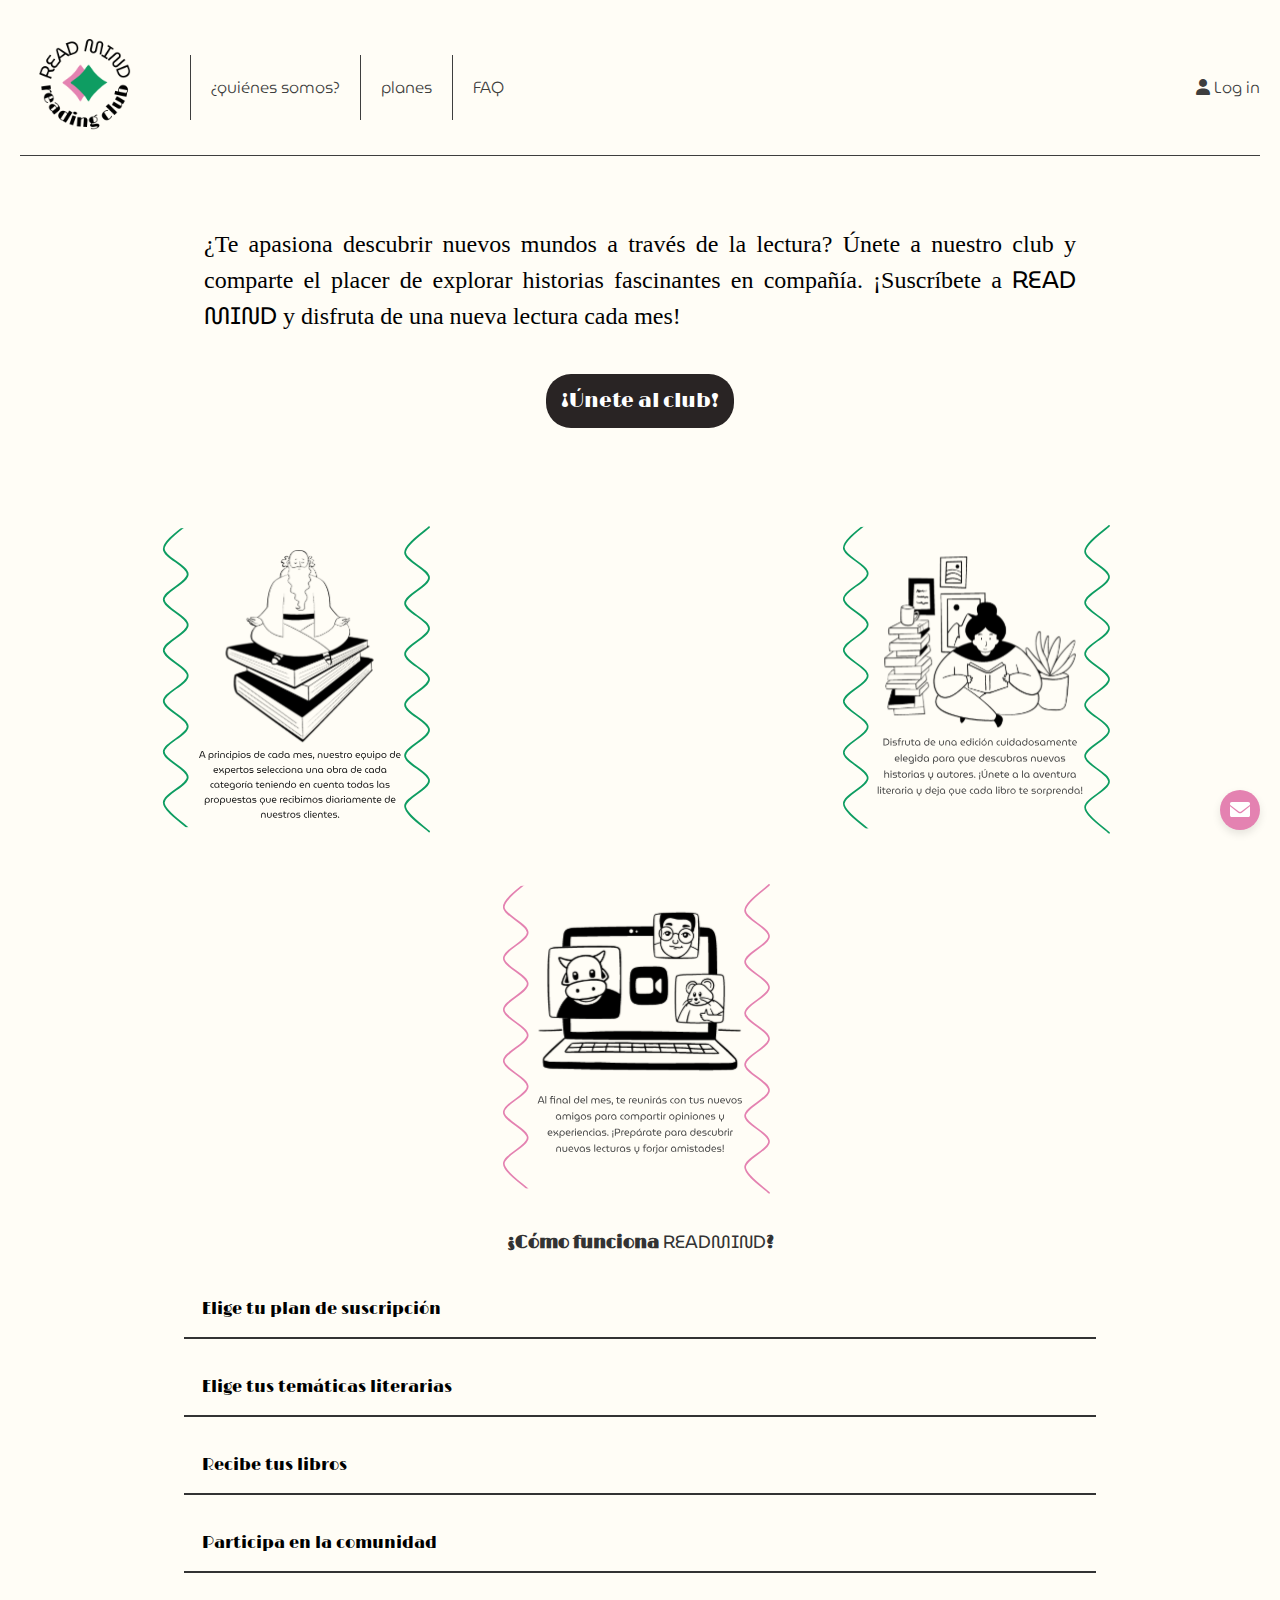
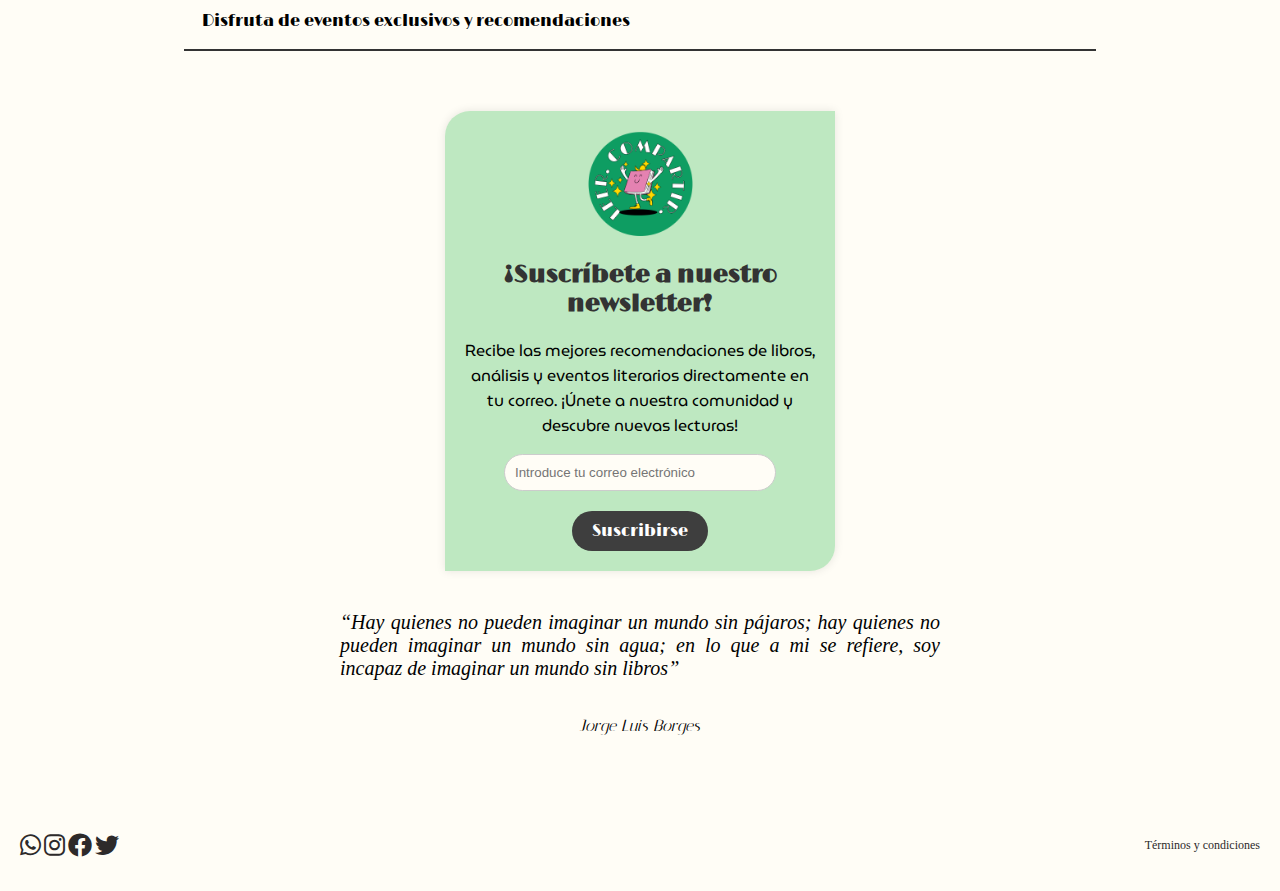
==== commit ffaf23ae: "act" ====
--- a/index.html
+++ b/index.html
@@ -13,22 +13,43 @@
     <link rel="stylesheet" href="css/styles.css">
     <link rel="stylesheet" href="https://cdnjs.cloudflare.com/ajax/libs/font-awesome/6.0.0-beta3/css/all.min.css">
     <script src="js/planes.js" defer></script>
+    <script src="js/menu.js" defer></script>
+    <script src="js/scroll.js" defer></script>
+
 </head>
 <body>
-    <header class="Header">
-        <div class="Header-logo">
-            <a href="http://127.0.0.1:5501/index.html"><img src="img/READMIND.png" alt="Logo" class="Header-logoImage"></a>
-        </div>
-        <div class="Header-paginas">
-        <nav class="Header-nav">
-            <ul class="Header-navList">
-                <li class="Header-navItem"><a href="http://127.0.0.1:5501/quienessomos.html" class="Header-navLink">¿quiénes somos?</a></li>
-                <li class="Header-navItem"><a href="http://127.0.0.1:5501/planes.html" class="Header-navLink">planes</a></li>
-                <li class="Header-navItem"><a href="http://127.0.0.1:5501/contacto.html" class="Header-navLink">FAQ</a></li>
-            </ul>
-        </nav> 
-    </div>
-    </header>
+<header class="Header">
+            <div class="Header-paginas">
+                <div class="Header-logo">
+                    <a href="http://127.0.0.1:5501/index.html"><img src="img/READMIND.png" alt="Logo" class="Header-logoImage"></a>
+                </div>
+                <nav class="Header-nav">
+                    <ul class="Header-navList">
+                        <li class="Header-navItem"><a href="http://127.0.0.1:5501/quienessomos.html" class="Header-navLink">¿quiénes somos?</a></li>
+                        <li class="Header-navItem"><a href="http://127.0.0.1:5501/planes.html" class="Header-navLink">planes</a></li>
+                        <li class="Header-navItem"><a href="http://127.0.0.1:5501/contacto.html" class="Header-navLink">FAQ</a></li>
+                    </ul>
+                </nav>
+            </div>
+            <div class="Header-right">
+                <a href="login.html" class="Header-navLink">
+                    <i class="fas fa-user"></i> Log in
+                </a>
+            </div>
+            <button class="Header-menuButton" aria-label="Abrir menú">
+                <i class="fas fa-bars"></i>
+            </button>
+            <div class="Header-mobileMenu">
+                <nav class="Header-navMobile">
+                    <ul class="Header-navListMobile">
+                        <li class="Header-navItemMobile"><a href="http://127.0.0.1:5501/quienessomos.html" class="Header-navLinkMobile">¿Quiénes somos?</a></li>
+                        <li class="Header-navItemMobile"><a href="http://127.0.0.1:5501/planes.html" class="Header-navLinkMobile">Planes</a></li>
+                        <li class="Header-navItemMobile"><a href="http://127.0.0.1:5501/contacto.html" class="Header-navLinkMobile">FAQ</a></li>
+                    </ul>
+                </nav>
+                
+            </div>
+        </header>
 <main class="Main">
         
 <!-- <div class="Main-intro"> -->
@@ -36,7 +57,7 @@
         <p class="Main-texto">¿Te apasiona descubrir nuevos mundos a través de la lectura? 
     Únete a nuestro club y comparte el placer de explorar historias fascinantes en compañía.  ¡Suscríbete a <span class="destacado">READ MIND</span> y disfruta de una nueva lectura cada mes!</p>
     </div>
-    <a href="#" class="button">¡Únete al club!</a>
+    <a href="http://127.0.0.1:5501/suscripcion.html" class="button">¡Únete al club!</a>
     <div class="Main-ilustracion"> 
   
 </div>
@@ -96,8 +117,15 @@
     </div>
 
 </div>
+<a href="http://127.0.0.1:5501/contacto.html#contact-form-title" class="Header-contactIcon">
+    <i class="fas fa-envelope"></i>
+</a>
+<a href="#" class="scroll-to-top">
+    <i class="fas fa-arrow-up"></i>
+</a>
     </main>
-    <div class="footer">
+
+    <footer class="footer">
         
         <div class="social-icons">
             <a href="https://wa.me/123456789" target="_blank" title="WhatsApp">
@@ -115,7 +143,7 @@
         </div>
         <div class="Footer_tyc "><a href="tyyc.html">Términos y condiciones</a></div>
        
-    </div>
+    </footer>
        
 </body>
 </html>--- a/css/styles.css
+++ b/css/styles.css
@@ -10,7 +10,7 @@
     font-size: 12px;
     min-height: 100vh;
     scrollbar-width: thin; /* Ancho de la barra de desplazamiento */
-    scrollbar-color: rgb(14, 157, 98) #f1f1f1; /* Color de la barra de desplazamiento y del track */
+    scrollbar-color: rgb(14, 157, 98); /* Color de la barra de desplazamiento y del track */
 }
 
   
@@ -20,29 +20,27 @@
 }
 
 body::-ms-scrollbar-track {
-    background: #f1f1f1;
-}
+    background:rgb(255, 253, 246);}
 
 ::-webkit-scrollbar {
     width: 12px; /* Ancho de la barra de desplazamiento */
 }
 
 ::-webkit-scrollbar-track {
-    background: #f1f1f1; /* Color del track de la barra de desplazamiento */
+    background:rgb(255, 253, 246); /* Color del track de la barra de desplazamiento */
 }
 
 ::-webkit-scrollbar-thumb {
     background-color: #0E9D62; /* Color de la barra de desplazamiento */
     border-radius: 10px; /* Redondeado de la barra de desplazamiento */
-    border: 3px solid #f1f1f1; /* Borde alrededor de la barra de desplazamiento */
+    border: 3px solid rgb(255, 253, 246); /* Borde alrededor de la barra de desplazamiento */
 }
 
 .Header {
     display: flex;
-    padding: 10px 10px;
     color: rgb(45, 42, 42);
     flex-wrap: wrap;
-    justify-content: flex-start;
+    justify-content: space-between;
     align-items: center;
     font-family: "MuseoModerno", sans-serif;
     font-optical-sizing: auto;
@@ -65,6 +63,7 @@
       display: flex;
       flex-wrap: wrap;
       font-size: 16px;
+      margin-left: auto; /* Mueve los elementos a la derecha en pantallas grandes */
     
   }
 
@@ -76,12 +75,14 @@
 
 .Header-navItem {
     padding: 20px;
-    border-left: 1px solid rgb(62, 62, 62); 
+    border-left: 1px solid rgb(62, 62, 62);
+    
 }
 
 .Header-navLink {
     color: rgb(62, 62, 62);
     text-decoration: none;
+    font-size: 16px;
    
 }
 
@@ -90,13 +91,75 @@
     font-weight: 600;
     
 }
+
 
 .Header-paginas{
     display: flex;
     flex-direction: row;
     justify-content: space-between;
-    font-size: 16px;
-}
+    align-items: center;
+    
+}
+
+.Header-menuButton {
+    display: none;
+    background: none;
+    border: none;
+    font-size: 24px;
+    cursor: pointer;
+    margin: 20px;
+  
+
+}
+
+.Header-mobileMenu {
+    display: none;
+    position: absolute;
+    top: 100%; /* Posiciona el menú desplegable debajo del header */
+    left: 0;
+    width: 100%;
+    background-color:rgb(255, 253, 246); /* Fondo blanco para el menú desplegable */
+    box-shadow: 0px 8px 16px 0px rgba(0,0,0,0.2); /* Sombra */
+    z-index: 1; /* Asegura que esté encima del contenido */
+
+}
+
+
+.Header-navMobile {
+    display: flex;
+    flex-direction: column;
+    align-items: center;
+    position: absolute;
+    top: 100%; /* Posiciona el menú desplegable debajo del header */
+    left: 0;
+    width: 100%;
+    background-color: rgb(255, 253, 246); /* Fondo blanco para el menú desplegable */
+    z-index: 1; /* Asegura que esté encima del contenido */}
+
+.Header-navListMobile {
+    list-style: none;
+    padding: 0;
+    width: 100%;
+    
+}
+
+.Header-navItemMobile {
+    margin: 10px 0;
+    text-align: center; /* Centra los elementos */
+}
+
+.Header-navLinkMobile {
+    color: rgb(62, 62, 62);
+    text-decoration: none;
+    font-size: 16px;
+    padding: 10px 20px;
+    display: block; /* Asegura que los enlaces ocupen todo el ancho */}
+
+    .Header-navLinkMobile:hover {
+        font-weight: 600;
+    }
+    
+
 .Main {
     flex: 1;
     padding: 30px;
@@ -105,6 +168,8 @@
    align-items: center;
     flex-direction: column;
     margin: 20px;
+    justify-content: center;
+  
 
 }
 
@@ -182,7 +247,10 @@
     text-align: center;
     background-color: rgba(126, 212, 139, 0.5); /* Color de fondo con opacidad */
     box-shadow: 0 0 10px rgba(0, 0, 0, 0.1); /* Sombra */
-    max-width: 400px;
+    max-width: 350px;
+    
+
+    
     
 
 }
@@ -223,9 +291,9 @@
 .Main-parteinferior{
     display: flex;
     flex-direction: row;
-    justify-content: space-around;
+    justify-content: space-evenly;
     align-items: center;
-    width: 100%;
+    width: 80%;
     flex-wrap: wrap;
     
 }
@@ -254,7 +322,7 @@
 
 .Main-procesoItem{
     width: 300px;
-    padding: 50px;
+    padding: 20px;
 }
 .button{
    
@@ -409,26 +477,30 @@
 .pricing-table {
     display: flex;
     justify-content: center;
+    align-items: stretch;
+    gap: 20px;
+    
+flex-wrap: wrap;
+width: 80%;
+    
+}
+
+.pricing-card {
+    display: flex;
+    flex-direction: column;
+    justify-content: space-between;
     align-items: center;
-    gap: 20px;
-    margin: 20px;
-flex-wrap: wrap;
-    
-}
-
-.pricing-card {
     border-radius: 25px 0px 25px 0px;
     box-shadow: 0 2px 5px rgba(0, 0, 0, 0.1);
     width: 300px;
-    height: 450px;
-    padding: 20px;
-    text-align: center;
+    min-width: 300px;
+    padding: 10px;
+    
     transition: transform 0.3s ease-in-out;
     color: rgb(45, 42, 42);
     font-family: "museomoderno";
     font-weight: 400;
     font-size: 14px;
-    text-justify: distribute-all-lines;
     background-color: rgba(126, 212, 139, 0.5);
 }
 
@@ -439,31 +511,42 @@
 }
 
 .pricing-card h2 {
-    margin-top: 20px;
-    color: #333;
-    font-family: "limelight";
-}
+    color: rgb(45, 42, 42);
+    font-family: "limelight";
+}
+
+
 
 .price {
     font-size: 24px;
     color: #0E9D62;
+
+
+}
+
+.pricing-card p{ text-align: justify;
+    font-size: 16px;
+    padding: 20px;
+
 }
 
 .pricing-card ul {
     list-style: none;
     padding: 0;
+    text-align: justify;
+    font-size: 16px;
 }
 
 .pricing-card ul li {
-    margin: 10px 0;
-    color: #666;
+    margin: 10px 25px;
+    color: rgb(45, 42, 42);
+    
 }
 
 .signup-btn {
     display: inline-block;
-    margin-top: 20px;
+    margin-bottom: 10px;
     text-decoration: none;
-    margin: 20px;
     background-color: rgb(41, 36, 36);
     font-size: 14px;
     padding: 15px;
@@ -483,6 +566,7 @@
     display: flex;
     flex-direction: column;
     width: 80%;
+    margin-top: 10px;
   
 }
 
@@ -805,8 +889,9 @@
 
 .contact-form-text {
     font-size: 1.2em;
-    margin-bottom: 20px;
-    text-align: center;
+    margin: 15px;
+    text-align: justify;
+
 }
 
 .contact-form-info {
@@ -817,6 +902,7 @@
 
 .contact-form-group {
     margin-bottom: 15px;
+    padding-right: 15px;
 }
 
 .contact-form-label {
@@ -863,3 +949,82 @@
     color: #0E9D62;
     text-align: center;
 }
+
+.Header-contactIcon{
+    position: fixed;
+    bottom: 70px;
+    right: 20px;
+    background-color: rgb(228, 130, 177);
+    color: white;
+    width: 40px;
+    height: 40px;
+    line-height: 40px;
+    text-align: center;
+    font-size: 20px;
+    border-radius: 50%;
+    box-shadow: 0px 4px 8px rgba(0, 0, 0, 0.1);
+    z-index: 1000;
+    transition: background-color 0.3s, transform 0.3s;
+}
+
+.Header-contactIcon:hover{
+    background-color: rgb(228, 130, 177);
+    box-shadow: 0 0 7px 1px rgb(228, 130, 177);
+
+}
+
+.scroll-to-top {
+    position: fixed;
+    bottom: 20px;
+    right: 20px;
+    background-color: rgb(228, 130, 177);
+    color: white;
+    width: 40px;
+    height: 40px;
+    line-height: 40px;
+    text-align: center;
+    font-size: 20px;
+    border-radius: 50%;
+    box-shadow: 0px 4px 8px rgba(0, 0, 0, 0.1);
+    z-index: 1000;
+    display: none; /* La ocultamos inicialmente */
+    transition: background-color 0.3s, transform 0.3s;
+}
+
+.scroll-to-top:hover {
+    background-color: rgb(228, 130, 177);
+    box-shadow: 0 0 7px 1px rgb(228, 130, 177);
+}
+
+@media screen and (max-width: 768px) {
+    .Header {
+        flex-direction: column; /* Cambia a dirección vertical en pantallas más pequeñas */
+        align-items: center; /* Alinea los elementos a la izquierda */
+    }
+
+    .Header-logoImage {
+        margin: 10px auto; /* Centra el logo */
+    }
+
+    .Header-navList {
+        display: none; /* Oculta la lista de navegación en pantallas pequeñas */
+    }
+
+    .Header-menuButton {
+        display: block; /* Muestra el botón de menú en pantallas pequeñas */
+        
+    }
+
+    .Header-mobileMenu {
+        display: none; /* Inicialmente oculta el menú desplegable */
+    }
+
+    .Header-mobileMenu.active {
+        display: flex; /* Muestra el menú desplegable cuando está activo */
+    
+    }
+    .Main {
+        margin-top: 0; /* Elimina el margen superior para que empiece justo después del header */
+        padding-top: 10px; /* Añade un espacio superior al contenido principal */
+    }
+}
